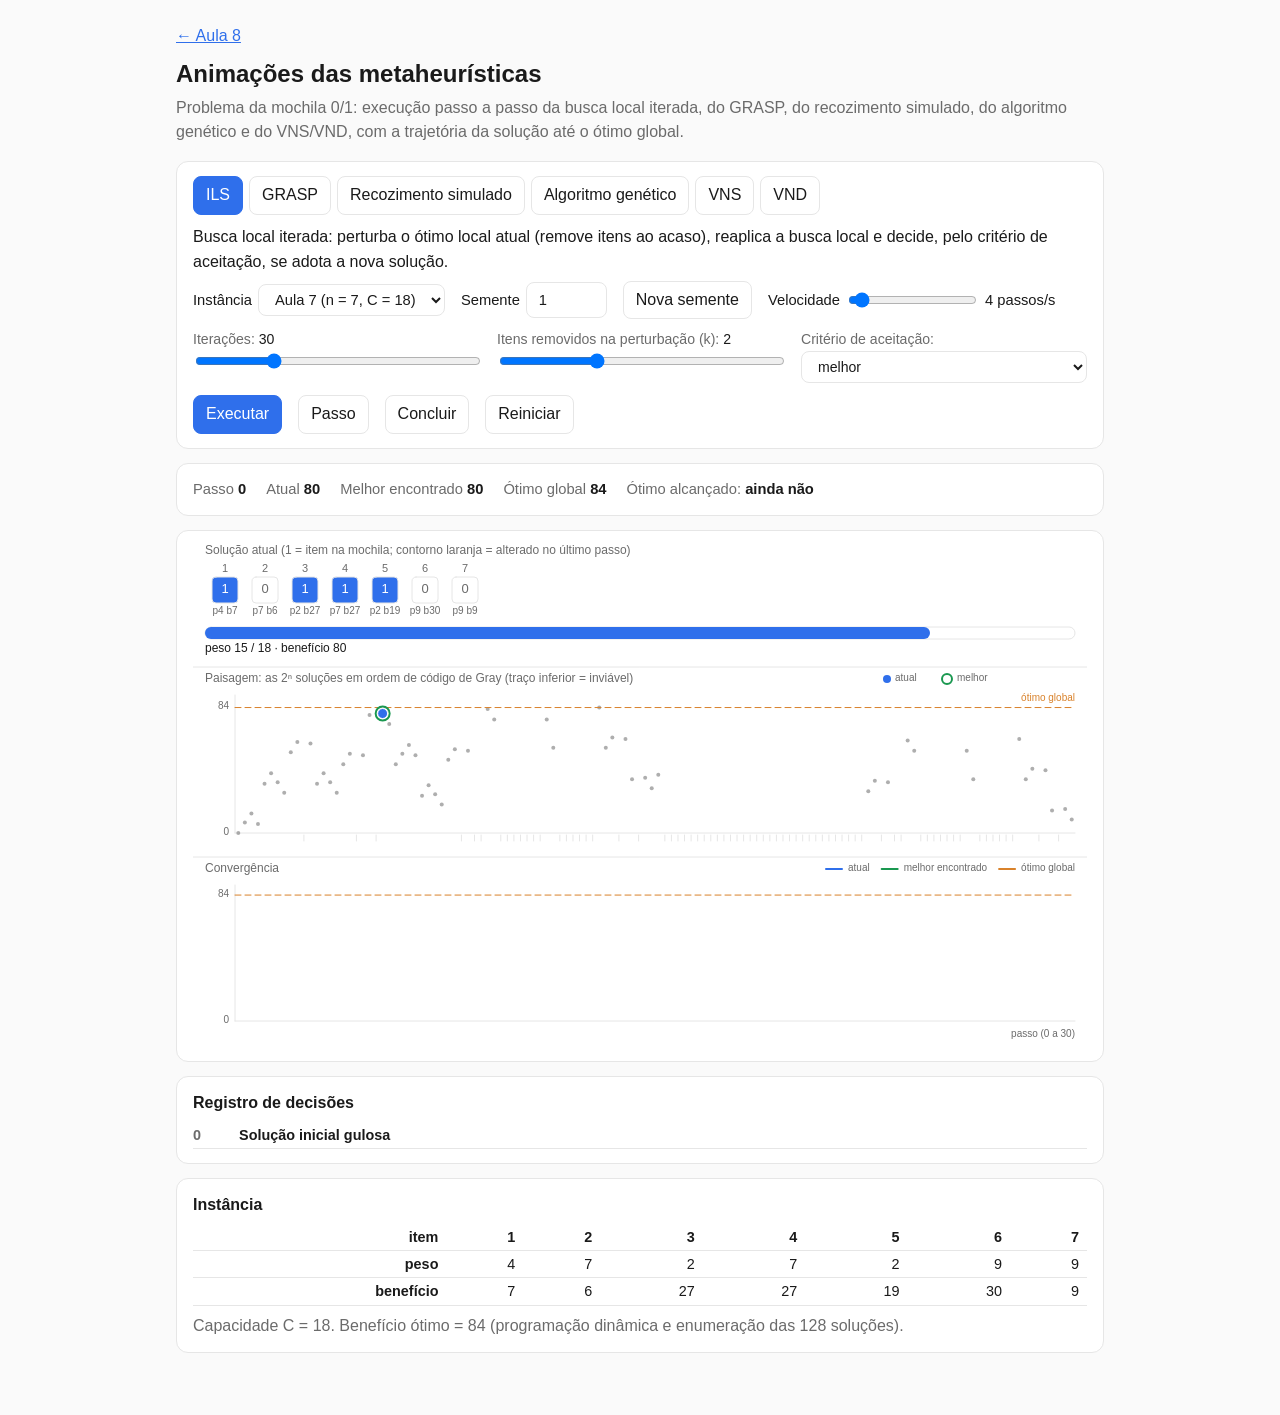
==== content/aulas/08-metaheuristicas/animacoes/index.html @ b0751d1f "Aula 8: animações das metaheurísticas (mochila, p5.js) Co-Authored-By: Claude Sonnet 5.5 <noreply@an" ====
<!doctype html>
<html lang="pt-BR">
<head>
<meta charset="utf-8">
<meta name="viewport" content="width=device-width, initial-scale=1">
<title>Animações das metaheurísticas — Aula 8</title>
<style>
  :root {
    --bg:#fafafa; --surface:#ffffff; --text:#1a1a1a; --muted:#6b6b6b;
    --border:#e6e6e6; --accent:#2f6feb; --accent-soft:#eaf1fd;
    --good:#1a9850; --warn:#d9822b; --bad:#d73027;
    --radius:12px; --max-width:960px;
  }
  @media (prefers-color-scheme: dark) {
    :root {
      --bg:#121212; --surface:#1a1a1a; --text:#f0f0f0; --muted:#a0a0a0;
      --border:#2c2c2c; --accent:#6fa1f7; --accent-soft:#1c2a42;
      --good:#5ac18e; --warn:#f0a35e; --bad:#f06a5f;
    }
  }
  * { box-sizing: border-box; }
  body {
    margin:0; background:var(--bg); color:var(--text);
    font-family:-apple-system,BlinkMacSystemFont,"Segoe UI",Roboto,Helvetica,Arial,sans-serif;
    line-height:1.55;
  }
  main { max-width:var(--max-width); margin:0 auto; padding:24px 16px 48px; }
  a { color:var(--accent); }
  h1 { font-size:1.5rem; margin:.4rem 0 .2rem; }
  .lead { color:var(--muted); margin:0 0 1rem; }
  .card {
    background:var(--surface); border:1px solid var(--border);
    border-radius:var(--radius); padding:14px 16px; margin-bottom:14px;
  }
  .tabs { display:flex; flex-wrap:wrap; gap:6px; margin-bottom:10px; }
  button, select, input[type=number] {
    font:inherit; color:var(--text); background:var(--surface);
    border:1px solid var(--border); border-radius:8px; padding:6px 12px;
  }
  button { cursor:pointer; }
  button:hover { border-color:var(--accent); }
  button.tab[aria-selected=true] { background:var(--accent); color:#fff; border-color:var(--accent); }
  button.primary { background:var(--accent); color:#fff; border-color:var(--accent); }
  .desc { margin:0 0 6px; }
  .row { display:flex; flex-wrap:wrap; gap:10px 16px; align-items:center; }
  .row label { display:flex; align-items:center; gap:6px; font-size:.92rem; }
  .params { display:grid; grid-template-columns:repeat(auto-fill,minmax(230px,1fr)); gap:8px 18px; margin-top:10px; }
  .params label { display:flex; flex-direction:column; font-size:.88rem; color:var(--muted); }
  .params input[type=range] { width:100%; }
  .params output { color:var(--text); font-variant-numeric:tabular-nums; }
  .stats { display:flex; flex-wrap:wrap; gap:4px 20px; font-size:.92rem; font-variant-numeric:tabular-nums; }
  .stats b { color:var(--text); }
  .stats span { color:var(--muted); }
  #holder { width:100%; }
  #holder canvas { display:block; }
  #log { max-height:200px; overflow:auto; margin:0; padding-left:0; list-style:none; font-size:.9rem; }
  #log li { padding:2px 0; border-bottom:1px solid var(--border); }
  #log li:first-child { font-weight:600; }
  #log .n { color:var(--muted); display:inline-block; min-width:3.2em; font-variant-numeric:tabular-nums; }
  .table { width:100%; border-collapse:collapse; font-size:.9rem; font-variant-numeric:tabular-nums; }
  .table th, .table td { text-align:right; padding:2px 8px; border-bottom:1px solid var(--border); }
  noscript { color:var(--bad); }
</style>
</head>
<body>
<main>
  <a href="../index.html">&larr; Aula 8</a>
  <h1>Animações das metaheurísticas</h1>
  <p class="lead">Problema da mochila 0/1: execução passo a passo da busca local iterada, do GRASP, do recozimento simulado, do algoritmo genético e do VNS/VND, com a trajetória da solução até o ótimo global.</p>
  <noscript><p>Esta página requer JavaScript.</p></noscript>

  <section class="card">
    <div class="tabs" id="tabs" role="tablist"></div>
    <p class="desc" id="desc"></p>
    <div class="row">
      <label>Instância
        <select id="inst"></select>
      </label>
      <label>Semente
        <input type="number" id="seed" value="1" min="0" step="1" style="width:5.5em">
      </label>
      <button id="newseed" title="Sorteia uma nova semente">Nova semente</button>
      <label>Velocidade
        <input type="range" id="speed" min="1" max="60" value="4">
        <output id="speedout">4 passos/s</output>
      </label>
    </div>
    <div class="params" id="params"></div>
    <div class="row" style="margin-top:12px">
      <button class="primary" id="play">Executar</button>
      <button id="step">Passo</button>
      <button id="finish">Concluir</button>
      <button id="reset">Reiniciar</button>
    </div>
  </section>

  <section class="card">
    <div class="stats" id="stats"></div>
  </section>

  <section class="card"><div id="holder"></div></section>

  <section class="card">
    <h2 style="font-size:1rem;margin:0 0 6px">Registro de decisões</h2>
    <ol id="log"></ol>
  </section>

  <section class="card">
    <h2 style="font-size:1rem;margin:0 0 6px">Instância</h2>
    <div id="insttable" style="overflow-x:auto"></div>
  </section>
</main>
<script src="p5.min.js"></script>
<script src="animacoes.js"></script>
</body>
</html>
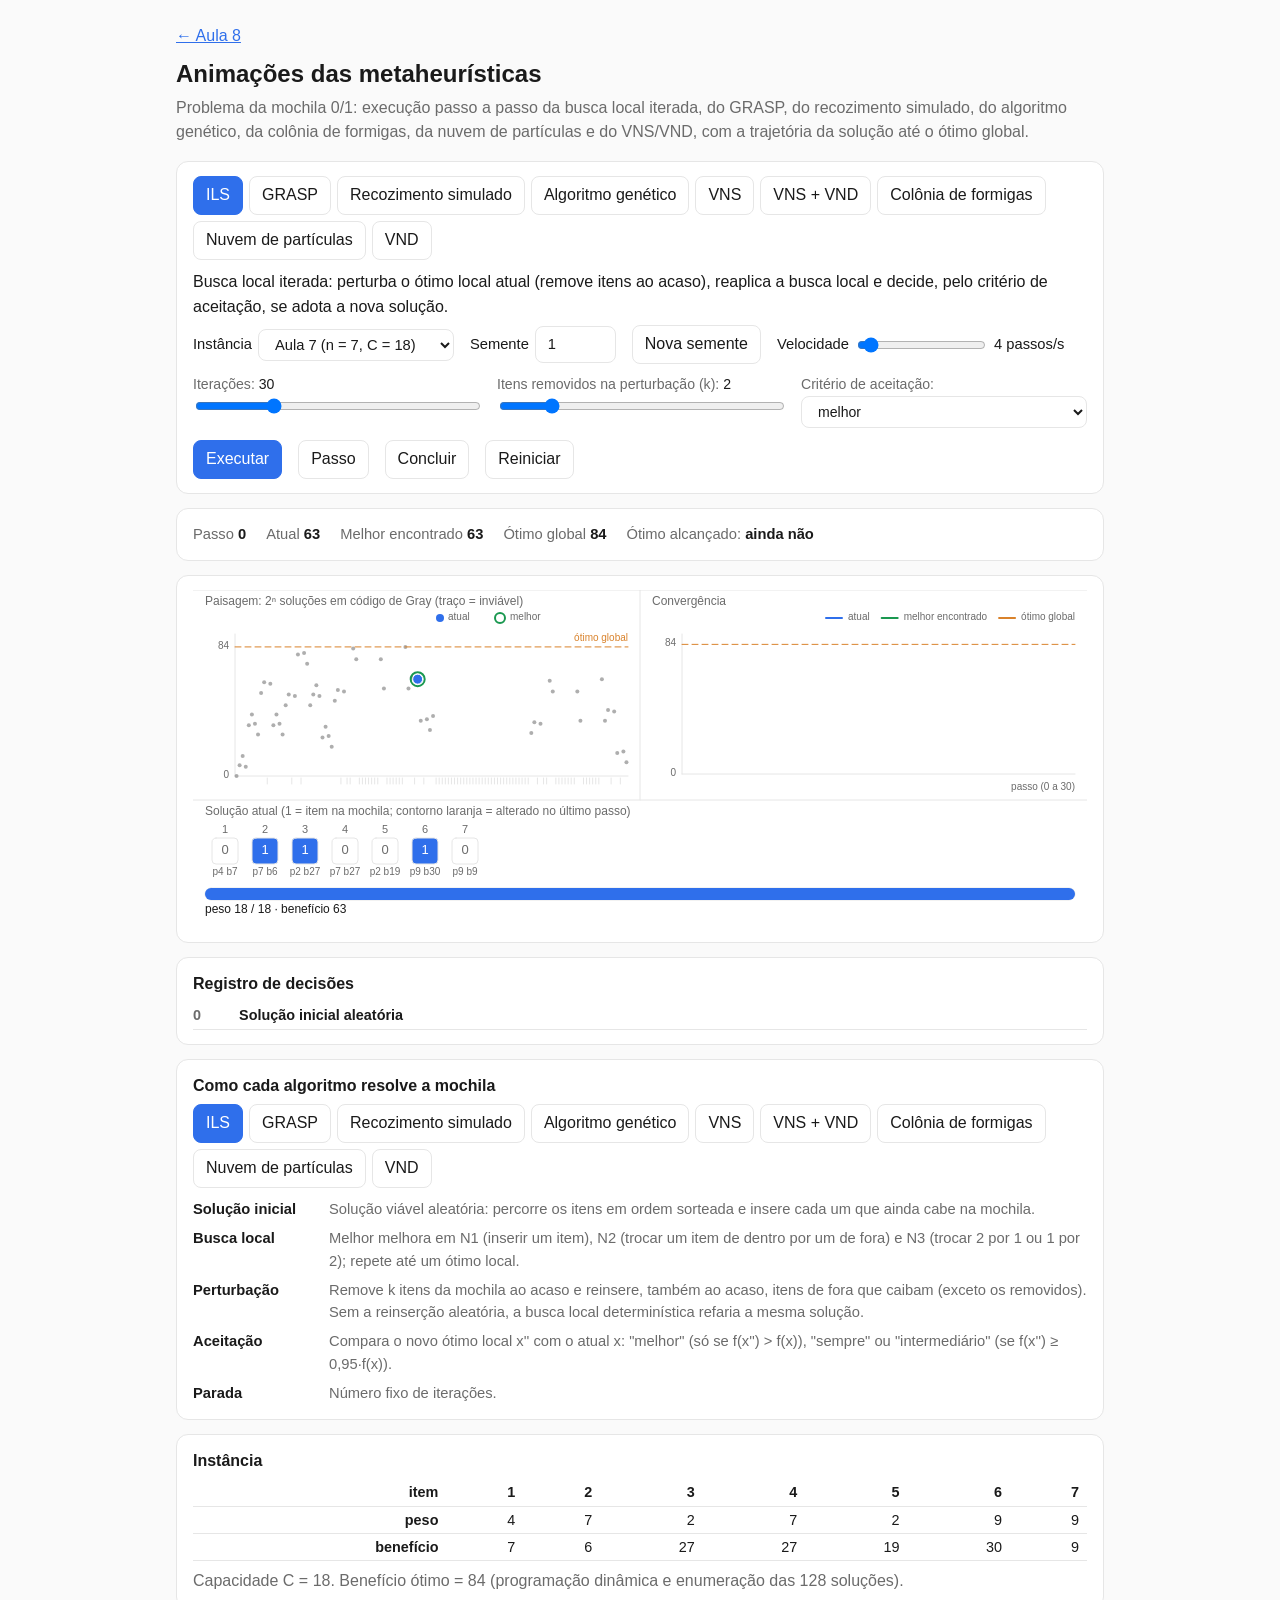
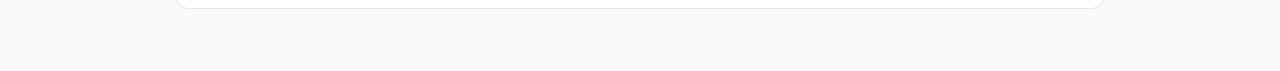
==== commit 96cf6dda: "Aula 8: animações da mochila ampliadas e animações do TSP Mochila: instância de 100 itens, vizinhanç" ====
--- a/content/aulas/08-metaheuristicas/animacoes/index.html
+++ b/content/aulas/08-metaheuristicas/animacoes/index.html
@@ -51,6 +51,7 @@
   .stats { display:flex; flex-wrap:wrap; gap:4px 20px; font-size:.92rem; font-variant-numeric:tabular-nums; }
   .stats b { color:var(--text); }
   .stats span { color:var(--muted); }
+  .stats span.hit, .stats span.hit b { color:var(--good); }
   #holder { width:100%; }
   #holder canvas { display:block; }
   #log { max-height:200px; overflow:auto; margin:0; padding-left:0; list-style:none; font-size:.9rem; }
@@ -59,6 +60,10 @@
   #log .n { color:var(--muted); display:inline-block; min-width:3.2em; font-variant-numeric:tabular-nums; }
   .table { width:100%; border-collapse:collapse; font-size:.9rem; font-variant-numeric:tabular-nums; }
   .table th, .table td { text-align:right; padding:2px 8px; border-bottom:1px solid var(--border); }
+  dl.exp { margin:0; display:grid; grid-template-columns:minmax(120px,max-content) 1fr; gap:6px 16px; font-size:.92rem; }
+  dl.exp dt { font-weight:600; }
+  dl.exp dd { margin:0; color:var(--muted); }
+  @media (max-width:560px) { dl.exp { grid-template-columns:1fr; gap:0; } dl.exp dd { margin-bottom:8px; } }
   noscript { color:var(--bad); }
 </style>
 </head>
@@ -66,7 +71,7 @@
 <main>
   <a href="../index.html">&larr; Aula 8</a>
   <h1>Animações das metaheurísticas</h1>
-  <p class="lead">Problema da mochila 0/1: execução passo a passo da busca local iterada, do GRASP, do recozimento simulado, do algoritmo genético e do VNS/VND, com a trajetória da solução até o ótimo global.</p>
+  <p class="lead">Problema da mochila 0/1: execução passo a passo da busca local iterada, do GRASP, do recozimento simulado, do algoritmo genético, da colônia de formigas, da nuvem de partículas e do VNS/VND, com a trajetória da solução até o ótimo global.</p>
   <noscript><p>Esta página requer JavaScript.</p></noscript>
 
   <section class="card">
@@ -106,6 +111,12 @@
   </section>
 
   <section class="card">
+    <h2 style="font-size:1rem;margin:0 0 6px">Como cada algoritmo resolve a mochila</h2>
+    <div class="tabs" id="exp-tabs" role="tablist"></div>
+    <div id="exp-body"></div>
+  </section>
+
+  <section class="card">
     <h2 style="font-size:1rem;margin:0 0 6px">Instância</h2>
     <div id="insttable" style="overflow-x:auto"></div>
   </section>
